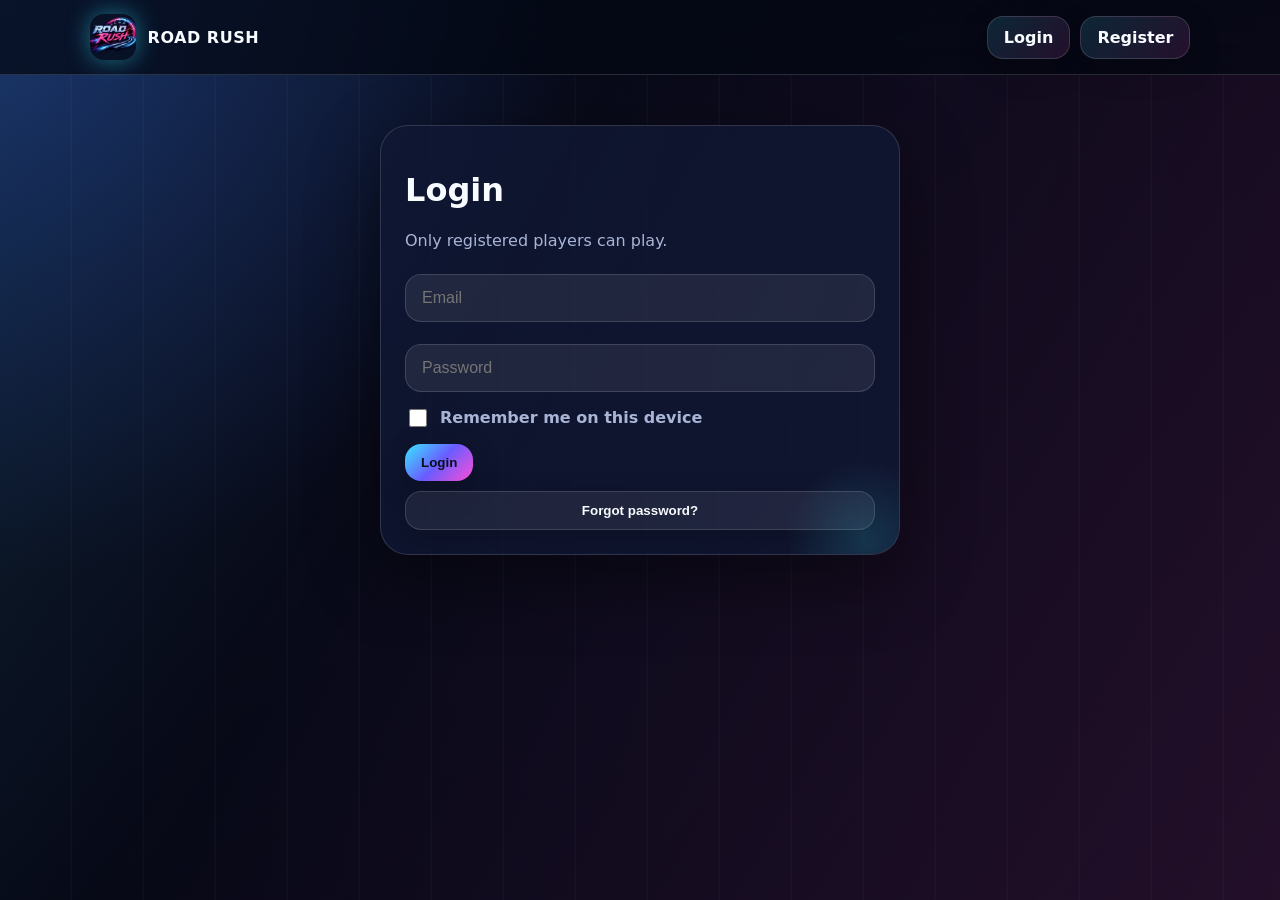
==== road-rush-cyber-racer-v2/game.html @ 9dc1cc0a "updated version this is the second version of the game with added features and graphics with sound." ====
<!doctype html><html lang="en"><head><meta charset="utf-8"><meta name="viewport" content="width=device-width,initial-scale=1"><title>Play Road Rush</title><link rel="stylesheet" href="style.css"></head><body><nav class="nav"><a class="brand" href="dashboard.html"><img src="assets/logo.png">ROAD RUSH</a><div class="links"></div></nav><main class="game-shell"><aside class="hud card"><h2 id="levelName">Mission</h2><div class="stat"><b>Lives</b><span id="lives">❤️❤️❤️</span></div><div class="stat"><b>Questions</b><span id="questions">0 / 5</span></div><div class="stat"><b>Score</b><span id="score">0</span></div><div class="stat"><b>Coins</b><span id="coins">0</span></div><div class="stat"><b>Speed</b><span id="speed">1x</span></div><div class="stat"><b>Manual Gear</b><span id="manualSpeed">Normal</span></div><p class="mission" id="missionText"></p><div class="meter"><div class="fill" id="distanceFill"></div></div><p class="tiny muted" id="distanceText">0m / 1500m</p><button class="btn primary" id="beginBtn">Start Mission</button><a class="btn ghost" href="dashboard.html">Exit</a></aside><section id="gameArea"><canvas id="gameCanvas"></canvas><div class="cinematic" id="cinematic">CYBER CHECKPOINT</div></section><aside class="hud card"><h2>Controls</h2><p class="muted">Use ← → / A D to steer. Press ↑ to speed up and ↓ to brake. On mobile use the touch buttons below.</p><div class="control-pad mobile-pad"><button id="upBtn">▲<small>Speed</small></button><button id="leftBtn">←<small>Left</small></button><button id="rightBtn">→<small>Right</small></button><button id="downBtn">▼<small>Brake</small></button></div><p class="sound-tip">🔊 Start Mission enables engine, coin, checkpoint, crash, nitro, brake, speed and victory sounds.</p><div class="stat"><b>Shield</b><span>🛡️ blocks crash</span></div><div class="stat"><b>Nitro</b><span>⚡ speed burst</span></div><div class="stat"><b>Data</b><span>💾 bonus points</span></div><p class="muted">Clear all 5 questions, get at least 3 correct answers, and reach the target distance to unlock the next level.</p></aside></main><div class="modal" id="quizModal"><div class="modal-box"><h2 id="quizTitle">Cyber Checkpoint</h2><p id="quizQuestion"></p><p class="quiz-timer" id="quizTimer">⏱️ Time left: 20s</p><div class="hint-row"><button class="btn ghost hint-btn" id="hintBtn" onclick="showHint()" disabled>Hint unlocks at 1,200 score</button><p class="hint-text" id="hintText"></p></div><div class="answers" id="quizAnswers"></div></div></div><div class="modal" id="endModal"><div class="modal-box"><h2 id="endTitle"></h2><p id="endMsg"></p><p><button class="btn primary" onclick="location.href='dashboard.html'">Dashboard</button> <button class="btn" onclick="location.reload()">Play Again</button></p></div></div><div class="toast"></div><script src="app.js"></script><script src="game.js"></script></body></html>
---- road-rush-cyber-racer-v2/style.css ----
:root{--bg:#070916;--panel:rgba(17,24,52,.82);--line:rgba(255,255,255,.14);--text:#f8fbff;--muted:#a9b5d6;--cyan:#38e8ff;--pink:#ff4fd8;--green:#50ff9d;--yellow:#ffd84a;--red:#ff4f6d;--shadow:0 24px 70px rgba(0,0,0,.45)}*{box-sizing:border-box}body{margin:0;font-family:Inter,system-ui,Segoe UI,Arial,sans-serif;background:radial-gradient(circle at top left,#17235c 0,#090b1a 37%,#050611 100%);color:var(--text);min-height:100vh;overflow-x:hidden}body:before{content:"";position:fixed;inset:0;background:linear-gradient(120deg,rgba(56,232,255,.10),transparent 35%,rgba(255,79,216,.12)),repeating-linear-gradient(90deg,transparent 0 70px,rgba(255,255,255,.025) 71px 72px);pointer-events:none}.nav{position:sticky;top:0;z-index:20;display:flex;align-items:center;justify-content:space-between;padding:14px 7vw;background:rgba(4,7,19,.72);backdrop-filter:blur(16px);border-bottom:1px solid var(--line)}.brand{display:flex;align-items:center;gap:12px;text-decoration:none;color:var(--text);font-weight:900;letter-spacing:.5px}.brand img{width:46px;height:46px;border-radius:14px;object-fit:cover;box-shadow:0 0 25px rgba(56,232,255,.45)}.links{display:flex;gap:10px;align-items:center}.links a,.btn{border:1px solid var(--line);color:var(--text);text-decoration:none;background:linear-gradient(135deg,rgba(56,232,255,.14),rgba(255,79,216,.12));padding:11px 16px;border-radius:16px;font-weight:800;cursor:pointer;box-shadow:0 10px 30px rgba(0,0,0,.22);transition:.2s}.links a:hover,.btn:hover{transform:translateY(-2px);border-color:rgba(56,232,255,.55)}.btn.primary{background:linear-gradient(135deg,var(--cyan),#6a5cff,var(--pink));color:#04101c;border:0}.btn.danger{background:linear-gradient(135deg,#ff4f6d,#ff9c4a);color:#160006;border:0}.btn.ghost{background:rgba(255,255,255,.07)}.wrap{width:min(1180px,92vw);margin:auto}.hero{min-height:calc(100vh - 76px);display:grid;grid-template-columns:1.05fr .95fr;gap:36px;align-items:center;padding:42px 0}.badge{display:inline-flex;gap:8px;align-items:center;border:1px solid rgba(56,232,255,.35);background:rgba(56,232,255,.09);border-radius:999px;padding:9px 13px;color:#bdf8ff;font-weight:800}.title{font-size:clamp(42px,7vw,86px);line-height:.95;margin:18px 0 16px;text-transform:uppercase;text-shadow:0 0 24px rgba(56,232,255,.28)}.grad{background:linear-gradient(90deg,var(--cyan),var(--pink));-webkit-background-clip:text;background-clip:text;color:transparent}.lead{font-size:18px;line-height:1.7;color:var(--muted);max-width:680px}.card{background:var(--panel);border:1px solid var(--line);border-radius:28px;box-shadow:var(--shadow);padding:24px;position:relative;overflow:hidden}.card:after{content:"";position:absolute;inset:auto -50px -70px auto;width:170px;height:170px;background:radial-gradient(circle,var(--cyan),transparent 65%);opacity:.16}.grid{display:grid;gap:20px}.grid.three{grid-template-columns:repeat(3,1fr)}.grid.two{grid-template-columns:repeat(2,1fr)}.form{width:min(520px,92vw);margin:50px auto}.input,select{width:100%;background:rgba(255,255,255,.08);border:1px solid var(--line);border-radius:16px;color:var(--text);padding:14px 16px;margin:8px 0 14px;font-size:16px}select option{background:#101633}.muted{color:var(--muted)}.page-title{font-size:42px;margin:34px 0 10px}.locked{opacity:.45;filter:grayscale(1)}.stat{display:flex;align-items:center;justify-content:space-between;padding:14px;border-radius:18px;background:rgba(255,255,255,.07);border:1px solid var(--line);margin:10px 0}.garage-car{min-height:210px;display:grid;place-items:center;cursor:pointer}.selected{outline:3px solid var(--cyan);box-shadow:0 0 35px rgba(56,232,255,.35)}.avatar{font-size:58px;padding:20px;border-radius:24px;text-align:center;background:rgba(255,255,255,.07);cursor:pointer;border:1px solid var(--line);transition:.2s}.avatar:hover{transform:translateY(-3px);border-color:var(--cyan)}.avatar.big{font-size:78px;min-height:260px;display:grid;place-items:center}.car3d{width:116px;height:176px;position:relative;transform:perspective(420px) rotateX(56deg);transform-style:preserve-3d;filter:drop-shadow(0 26px 20px rgba(0,0,0,.6))}.car3d .body{position:absolute;inset:18px 22px;border-radius:24px 24px 14px 14px;background:linear-gradient(135deg,var(--car1,#fff),var(--car2,#a6f1ff));box-shadow:inset 0 10px 15px rgba(255,255,255,.25),0 0 28px rgba(56,232,255,.4)}.car3d .top{position:absolute;left:36px;right:36px;top:48px;height:58px;border-radius:16px;background:rgba(5,9,20,.72);border:2px solid rgba(255,255,255,.25)}.car3d .light{position:absolute;bottom:20px;width:18px;height:9px;border-radius:8px;background:#dffcff;box-shadow:0 0 16px #fff}.car3d .light.l{left:30px}.car3d .light.r{right:30px}.car3d .wheel{position:absolute;width:20px;height:44px;border-radius:12px;background:#05070e;box-shadow:inset 0 0 0 4px #202842}.car3d .w1{left:5px;top:42px}.car3d .w2{right:5px;top:42px}.car3d .w3{left:5px;bottom:34px}.car3d .w4{right:5px;bottom:34px}.game-shell{display:grid;grid-template-columns:280px 1fr 280px;gap:18px;padding:18px;width:min(1440px,98vw);margin:auto}.hud{display:flex;flex-direction:column;gap:12px}.meter{height:14px;border-radius:999px;background:rgba(255,255,255,.1);overflow:hidden;border:1px solid var(--line)}.fill{height:100%;width:0;background:linear-gradient(90deg,var(--cyan),var(--green));box-shadow:0 0 20px var(--cyan)}#gameArea{height:760px;min-height:70vh;border-radius:30px;position:relative;overflow:hidden;border:2px solid rgba(56,232,255,.25);background:linear-gradient(#111b38,#090b1d);box-shadow:inset 0 0 70px rgba(0,0,0,.9),0 0 50px rgba(56,232,255,.18);perspective:700px}.road{position:absolute;inset:-18% 3% -10%;background:linear-gradient(90deg,#101010 0 6%,#282828 6% 94%,#101010 94%),repeating-linear-gradient(0deg,transparent 0 65px,rgba(255,255,255,.78) 65px 104px,transparent 104px 165px);clip-path:polygon(22% 0,78% 0,100% 100%,0 100%);transform:rotateX(54deg);transform-origin:bottom;animation:roadMove .65s linear infinite}.road:before,.road:after{content:"";position:absolute;top:0;bottom:0;width:7px;background:var(--yellow);box-shadow:0 0 18px var(--yellow)}.road:before{left:18%}.road:after{right:18%}.road .lane{position:absolute;top:0;bottom:0;width:4px;background:rgba(255,255,255,.35);left:50%;box-shadow:-22vw 0 0 rgba(255,255,255,.2),22vw 0 0 rgba(255,255,255,.2)}@keyframes roadMove{to{background-position:0 165px}}.city{position:absolute;inset:0;background:linear-gradient(transparent 45%,rgba(56,232,255,.08)),repeating-linear-gradient(90deg,rgba(56,232,255,.18) 0 5px,transparent 5px 80px);opacity:.55}.player,.enemy,.item,.hazard{position:absolute;z-index:5}.player{transition:top .08s linear}.player .car3d{width:104px;height:160px}.enemy .car3d{width:96px;height:150px}.enemy .car3d{--car1:#ff2455;--car2:#9f001e}.item{font-size:34px;filter:drop-shadow(0 0 12px rgba(80,255,157,.8))}.hazard{font-size:38px;filter:drop-shadow(0 0 14px rgba(255,79,109,.9))}.scanline{position:absolute;inset:0;background:repeating-linear-gradient(0deg,rgba(255,255,255,.035) 0 1px,transparent 1px 5px);pointer-events:none;mix-blend-mode:overlay}.modal{position:fixed;inset:0;display:none;align-items:center;justify-content:center;background:rgba(2,5,14,.78);z-index:99;backdrop-filter:blur(9px);padding:20px}.modal.active{display:flex}.modal-box{width:min(640px,94vw);background:#0d1430;border:1px solid rgba(56,232,255,.35);border-radius:30px;padding:26px;box-shadow:0 0 70px rgba(56,232,255,.22)}.answers{display:grid;gap:12px;margin-top:18px}.answer{padding:14px;border-radius:16px;border:1px solid var(--line);background:rgba(255,255,255,.08);color:var(--text);cursor:pointer;text-align:left;font-weight:800}.answer:hover{border-color:var(--cyan)}.mission{font-size:14px;line-height:1.5}.tiny{font-size:13px}.toast{position:fixed;bottom:22px;left:50%;transform:translateX(-50%);background:#0d1430;border:1px solid var(--cyan);padding:12px 18px;border-radius:999px;box-shadow:0 0 30px rgba(56,232,255,.25);display:none;z-index:120}.toast.show{display:block}@media(max-width:950px){.hero,.grid.two,.grid.three,.game-shell{grid-template-columns:1fr}.links{flex-wrap:wrap}.game-shell{padding:10px}#gameArea{height:620px}.hud{order:2}}

.control-pad{display:grid;grid-template-columns:1fr 1fr;gap:10px;margin-top:8px}.control-pad button{font-size:24px;padding:16px;border-radius:18px;border:1px solid var(--line);background:rgba(255,255,255,.08);color:var(--text);font-weight:900;cursor:pointer}.sound-tip{border:1px solid rgba(80,255,157,.35);background:rgba(80,255,157,.08);padding:10px;border-radius:16px}.enemy{filter:drop-shadow(0 12px 14px rgba(255,36,85,.45))}.player{filter:drop-shadow(0 16px 18px rgba(56,232,255,.42))}

/* === V7 polish fixes: clean one-time setup, broad road canvas, smoother game feel === */
.feature-list{color:var(--muted);line-height:1.9;margin:8px 0 0;padding-left:20px}.level-card{min-height:230px;display:flex;flex-direction:column;justify-content:space-between}.setup-wrap{display:grid;place-items:center;min-height:calc(100vh - 90px)}.setup-panel{width:min(680px,94vw);background:linear-gradient(145deg,rgba(17,24,52,.92),rgba(7,12,31,.92));border:1px solid rgba(56,232,255,.28);border-radius:30px;box-shadow:var(--shadow);padding:30px;text-align:center}.compact-options{display:grid;grid-template-columns:1fr 1fr;gap:16px;margin:22px 0}.driver-chip,.mini-choice{border:1px solid var(--line);background:rgba(255,255,255,.08);color:var(--text);border-radius:22px;padding:18px;font-weight:900;cursor:pointer;transition:.2s}.driver-chip span{display:block;font-size:58px;margin-bottom:8px}.driver-chip:hover,.mini-choice:hover{transform:translateY(-2px);border-color:var(--cyan)}.mini-choice{font-size:18px;padding:14px 18px}.garage-car .car3d{margin:20px auto}.game-shell{grid-template-columns:270px minmax(620px,1fr) 270px;align-items:start}#gameArea{height:780px;min-height:72vh;background:#050713;position:relative}#gameCanvas{position:absolute;inset:0;width:100%;height:100%;display:block;border-radius:28px}.cinematic{position:absolute;top:45%;left:50%;transform:translate(-50%,-50%) scale(.8);font-size:clamp(28px,5vw,62px);font-weight:1000;letter-spacing:3px;color:#dffcff;text-shadow:0 0 20px var(--cyan),0 0 42px var(--pink);opacity:0;pointer-events:none;transition:.3s;z-index:7;text-align:center}.cinematic.show{opacity:1;transform:translate(-50%,-50%) scale(1)}.sound-tip{background:linear-gradient(135deg,rgba(80,255,157,.10),rgba(56,232,255,.08))}.modal-box{animation:popIn .2s ease-out}@keyframes popIn{from{transform:scale(.92);opacity:.4}to{transform:scale(1);opacity:1}}@media(max-width:1050px){.game-shell{grid-template-columns:1fr}#gameArea{height:640px;min-width:0}.compact-options{grid-template-columns:1fr}}

/* === V8 gameplay tuning: longer smoother playable racing === */
#gameArea{height:820px;min-height:76vh;}
.control-pad button{padding:20px;font-size:28px;background:linear-gradient(135deg,rgba(56,232,255,.16),rgba(255,255,255,.08));}
.sound-tip::before{content:"🔊 ";}
@media(max-width:1050px){#gameArea{height:700px;}}

/* === V9 checked update: login helpers, manual speed controls, mobile support === */
.checkline{display:flex;align-items:center;gap:10px;color:var(--muted);font-weight:800;margin:0 0 14px}.checkline input{width:18px;height:18px;accent-color:var(--cyan)}.full{width:100%;margin-top:10px}.row-actions{display:flex;gap:12px;flex-wrap:wrap}.mobile-pad{grid-template-columns:1fr 1fr;gap:12px}.mobile-pad button{display:flex;flex-direction:column;align-items:center;justify-content:center;min-height:72px;touch-action:none}.mobile-pad small{font-size:11px;color:var(--muted);margin-top:4px}.mobile-pad #upBtn{grid-column:1/3;background:linear-gradient(135deg,rgba(80,255,157,.20),rgba(56,232,255,.12))}.mobile-pad #downBtn{grid-column:1/3;background:linear-gradient(135deg,rgba(255,79,109,.18),rgba(255,255,255,.08))}
@media(max-width:760px){body{font-size:15px}.nav{position:relative;padding:10px 4vw;align-items:flex-start;gap:10px}.brand img{width:38px;height:38px}.links{justify-content:flex-end}.links a,.btn{padding:9px 11px;border-radius:13px;font-size:13px}.game-shell{width:100%;padding:8px;gap:10px}.hud{padding:14px;border-radius:20px}.hud h2{font-size:18px;margin:4px 0}.stat{padding:9px 10px;font-size:13px;margin:5px 0}.mission,.muted,.tiny{font-size:12px}.game-shell .hud:first-child{order:1}.game-shell #gameArea{order:2}.game-shell .hud:last-child{order:3}#gameArea{height:68vh;min-height:470px;border-radius:20px}#gameCanvas{border-radius:18px}.control-pad button{min-height:64px;padding:12px;font-size:24px}.modal-box{padding:18px;border-radius:22px}.answer{padding:12px;font-size:14px}.form{margin:24px auto}.page-title{font-size:30px}.grid.two,.grid.three{grid-template-columns:1fr}.car3d{transform:perspective(420px) rotateX(54deg) scale(.88)}}
@media(max-width:430px){#gameArea{height:62vh;min-height:430px}.game-shell{padding:6px}.hud:first-child{display:grid;grid-template-columns:1fr 1fr;gap:6px}.hud:first-child h2,.hud:first-child .mission,.hud:first-child .meter,.hud:first-child .tiny,.hud:first-child #beginBtn,.hud:first-child a{grid-column:1/3}.sound-tip{display:none}.control-pad button{min-height:58px}}


/* === Final gameplay polish: smoother steering + hint system === */
.hint-row{margin:12px 0 14px;padding:12px;border:1px solid rgba(255,255,255,.12);border-radius:18px;background:rgba(255,255,255,.06)}
.hint-btn{width:100%;justify-content:center;margin-bottom:8px}
.hint-btn:disabled{opacity:.55;cursor:not-allowed;filter:grayscale(.4)}
.hint-text{margin:8px 0 0;color:#aef8ff;font-weight:800;line-height:1.45}
.answers{margin-top:12px}

/* === V13 enhanced graphics + quiz timer === */
.quiz-timer{display:inline-block;margin:8px 0 10px;padding:10px 14px;border-radius:999px;background:rgba(255,216,74,.12);border:1px solid rgba(255,216,74,.45);color:#ffd84a;font-weight:900;box-shadow:0 0 18px rgba(255,216,74,.14)}
#gameArea{box-shadow:inset 0 0 100px rgba(0,0,0,.88),0 0 55px rgba(56,232,255,.22),0 0 30px rgba(255,79,216,.14)}
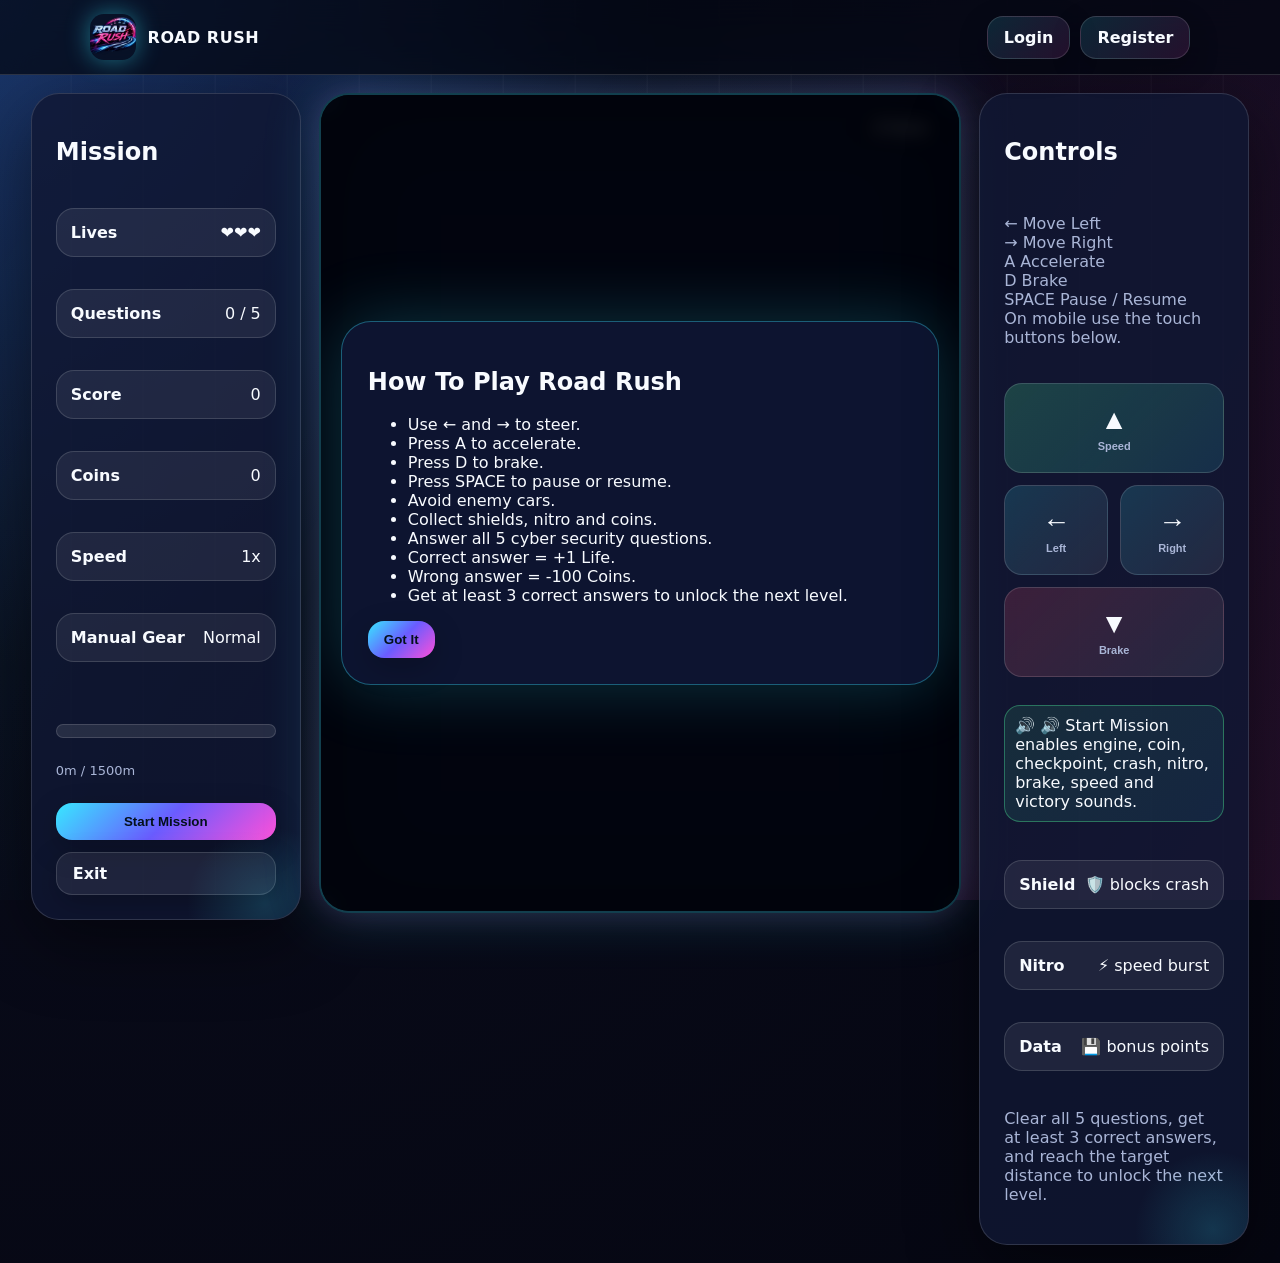
==== commit 8aba9a61: "Update instruction in game controls" ====
--- a/road-rush-cyber-racer-v2/game.html
+++ b/road-rush-cyber-racer-v2/game.html
@@ -1 +1,43 @@
-<!doctype html><html lang="en"><head><meta charset="utf-8"><meta name="viewport" content="width=device-width,initial-scale=1"><title>Play Road Rush</title><link rel="stylesheet" href="style.css"></head><body><nav class="nav"><a class="brand" href="dashboard.html"><img src="assets/logo.png">ROAD RUSH</a><div class="links"></div></nav><main class="game-shell"><aside class="hud card"><h2 id="levelName">Mission</h2><div class="stat"><b>Lives</b><span id="lives">❤️❤️❤️</span></div><div class="stat"><b>Questions</b><span id="questions">0 / 5</span></div><div class="stat"><b>Score</b><span id="score">0</span></div><div class="stat"><b>Coins</b><span id="coins">0</span></div><div class="stat"><b>Speed</b><span id="speed">1x</span></div><div class="stat"><b>Manual Gear</b><span id="manualSpeed">Normal</span></div><p class="mission" id="missionText"></p><div class="meter"><div class="fill" id="distanceFill"></div></div><p class="tiny muted" id="distanceText">0m / 1500m</p><button class="btn primary" id="beginBtn">Start Mission</button><a class="btn ghost" href="dashboard.html">Exit</a></aside><section id="gameArea"><canvas id="gameCanvas"></canvas><div class="cinematic" id="cinematic">CYBER CHECKPOINT</div></section><aside class="hud card"><h2>Controls</h2><p class="muted">Use ← → / A D to steer. Press ↑ to speed up and ↓ to brake. On mobile use the touch buttons below.</p><div class="control-pad mobile-pad"><button id="upBtn">▲<small>Speed</small></button><button id="leftBtn">←<small>Left</small></button><button id="rightBtn">→<small>Right</small></button><button id="downBtn">▼<small>Brake</small></button></div><p class="sound-tip">🔊 Start Mission enables engine, coin, checkpoint, crash, nitro, brake, speed and victory sounds.</p><div class="stat"><b>Shield</b><span>🛡️ blocks crash</span></div><div class="stat"><b>Nitro</b><span>⚡ speed burst</span></div><div class="stat"><b>Data</b><span>💾 bonus points</span></div><p class="muted">Clear all 5 questions, get at least 3 correct answers, and reach the target distance to unlock the next level.</p></aside></main><div class="modal" id="quizModal"><div class="modal-box"><h2 id="quizTitle">Cyber Checkpoint</h2><p id="quizQuestion"></p><p class="quiz-timer" id="quizTimer">⏱️ Time left: 20s</p><div class="hint-row"><button class="btn ghost hint-btn" id="hintBtn" onclick="showHint()" disabled>Hint unlocks at 1,200 score</button><p class="hint-text" id="hintText"></p></div><div class="answers" id="quizAnswers"></div></div></div><div class="modal" id="endModal"><div class="modal-box"><h2 id="endTitle"></h2><p id="endMsg"></p><p><button class="btn primary" onclick="location.href='dashboard.html'">Dashboard</button> <button class="btn" onclick="location.reload()">Play Again</button></p></div></div><div class="toast"></div><script src="app.js"></script><script src="game.js"></script></body></html>+<!doctype html><html lang="en"><head><meta charset="utf-8"><meta name="viewport" content="width=device-width,initial-scale=1"><title>Play Road Rush</title><link rel="stylesheet" href="style.css"></head><body><nav class="nav"><a class="brand" href="dashboard.html"><img src="assets/logo.png">ROAD RUSH</a><div class="links"></div></nav><main class="game-shell"><aside class="hud card"><h2 id="levelName">Mission</h2><div class="stat"><b>Lives</b><span id="lives">❤️❤️❤️</span></div><div class="stat"><b>Questions</b><span id="questions">0 / 5</span></div><div class="stat"><b>Score</b><span id="score">0</span></div><div class="stat"><b>Coins</b><span id="coins">0</span></div><div class="stat"><b>Speed</b><span id="speed">1x</span></div><div class="stat"><b>Manual Gear</b><span id="manualSpeed">Normal</span></div><p class="mission" id="missionText"></p><div class="meter"><div class="fill" id="distanceFill"></div></div><p class="tiny muted" id="distanceText">0m / 1500m</p><button class="btn primary" id="beginBtn">Start Mission</button><a class="btn ghost" href="dashboard.html">Exit</a></aside><section id="gameArea">
+
+    <button id="pauseBtn" class="pause-btn">
+        ⏸ Pause
+    </button>
+
+    <canvas id="gameCanvas"></canvas>
+
+    <div class="cinematic" id="cinematic">
+        CYBER CHECKPOINT
+    </div>
+<div class="modal active" id="instructionModal">
+
+    <div class="modal-box">
+
+        <h2>How To Play Road Rush</h2>
+
+        <ul>
+            <li>Use ← and → to steer.</li>
+            <li>Press A to accelerate.</li>
+            <li>Press D to brake.</li>
+            <li>Press SPACE to pause or resume.</li>
+            <li>Avoid enemy cars.</li>
+            <li>Collect shields, nitro and coins.</li>
+            <li>Answer all 5 cyber security questions.</li>
+            <li>Correct answer = +1 Life.</li>
+            <li>Wrong answer = -100 Coins.</li>
+            <li>Get at least 3 correct answers to unlock the next level.</li>
+        </ul>
+
+       <button id="gotItBtn" class="btn primary">Got It</button>
+
+    </div>
+
+</div>
+</section><aside class="hud card"><h2>Controls</h2><p class="muted">
+← Move Left<br>
+→ Move Right<br>
+A Accelerate<br>
+D Brake<br>
+SPACE Pause / Resume<br>
+On mobile use the touch buttons below.
+</p><div class="control-pad mobile-pad"><button id="upBtn">▲<small>Speed</small></button><button id="leftBtn">←<small>Left</small></button><button id="rightBtn">→<small>Right</small></button><button id="downBtn">▼<small>Brake</small></button></div><p class="sound-tip">🔊 Start Mission enables engine, coin, checkpoint, crash, nitro, brake, speed and victory sounds.</p><div class="stat"><b>Shield</b><span>🛡️ blocks crash</span></div><div class="stat"><b>Nitro</b><span>⚡ speed burst</span></div><div class="stat"><b>Data</b><span>💾 bonus points</span></div><p class="muted">Clear all 5 questions, get at least 3 correct answers, and reach the target distance to unlock the next level.</p></aside></main><div class="modal" id="quizModal"><div class="modal-box"><h2 id="quizTitle">Cyber Checkpoint</h2><p id="quizQuestion"></p><p class="quiz-timer" id="quizTimer">⏱️ Time left: 20s</p><div class="hint-row"><button class="btn ghost hint-btn" id="hintBtn" onclick="showHint()" disabled>Hint unlocks at 1,200 score</button><p class="hint-text" id="hintText"></p></div><div class="answers" id="quizAnswers"></div></div></div><div class="modal" id="endModal"><div class="modal-box"><h2 id="endTitle"></h2><p id="endMsg"></p><p><button class="btn primary" onclick="location.href='dashboard.html'">Dashboard</button> <button class="btn" onclick="location.reload()">Play Again</button></p></div></div><div class="toast"></div><script src="app.js"></script><script src="game.js"></script></body></html>
--- a/road-rush-cyber-racer-v2/style.css
+++ b/road-rush-cyber-racer-v2/style.css
@@ -4,6 +4,7 @@
 
 /* === V7 polish fixes: clean one-time setup, broad road canvas, smoother game feel === */
 .feature-list{color:var(--muted);line-height:1.9;margin:8px 0 0;padding-left:20px}.level-card{min-height:230px;display:flex;flex-direction:column;justify-content:space-between}.setup-wrap{display:grid;place-items:center;min-height:calc(100vh - 90px)}.setup-panel{width:min(680px,94vw);background:linear-gradient(145deg,rgba(17,24,52,.92),rgba(7,12,31,.92));border:1px solid rgba(56,232,255,.28);border-radius:30px;box-shadow:var(--shadow);padding:30px;text-align:center}.compact-options{display:grid;grid-template-columns:1fr 1fr;gap:16px;margin:22px 0}.driver-chip,.mini-choice{border:1px solid var(--line);background:rgba(255,255,255,.08);color:var(--text);border-radius:22px;padding:18px;font-weight:900;cursor:pointer;transition:.2s}.driver-chip span{display:block;font-size:58px;margin-bottom:8px}.driver-chip:hover,.mini-choice:hover{transform:translateY(-2px);border-color:var(--cyan)}.mini-choice{font-size:18px;padding:14px 18px}.garage-car .car3d{margin:20px auto}.game-shell{grid-template-columns:270px minmax(620px,1fr) 270px;align-items:start}#gameArea{height:780px;min-height:72vh;background:#050713;position:relative}#gameCanvas{position:absolute;inset:0;width:100%;height:100%;display:block;border-radius:28px}.cinematic{position:absolute;top:45%;left:50%;transform:translate(-50%,-50%) scale(.8);font-size:clamp(28px,5vw,62px);font-weight:1000;letter-spacing:3px;color:#dffcff;text-shadow:0 0 20px var(--cyan),0 0 42px var(--pink);opacity:0;pointer-events:none;transition:.3s;z-index:7;text-align:center}.cinematic.show{opacity:1;transform:translate(-50%,-50%) scale(1)}.sound-tip{background:linear-gradient(135deg,rgba(80,255,157,.10),rgba(56,232,255,.08))}.modal-box{animation:popIn .2s ease-out}@keyframes popIn{from{transform:scale(.92);opacity:.4}to{transform:scale(1);opacity:1}}@media(max-width:1050px){.game-shell{grid-template-columns:1fr}#gameArea{height:640px;min-width:0}.compact-options{grid-template-columns:1fr}}
+
 
 /* === V8 gameplay tuning: longer smoother playable racing === */
 #gameArea{height:820px;min-height:76vh;}
@@ -27,3 +28,27 @@
 /* === V13 enhanced graphics + quiz timer === */
 .quiz-timer{display:inline-block;margin:8px 0 10px;padding:10px 14px;border-radius:999px;background:rgba(255,216,74,.12);border:1px solid rgba(255,216,74,.45);color:#ffd84a;font-weight:900;box-shadow:0 0 18px rgba(255,216,74,.14)}
 #gameArea{box-shadow:inset 0 0 100px rgba(0,0,0,.88),0 0 55px rgba(56,232,255,.22),0 0 30px rgba(255,79,216,.14)}
+
+.pause-btn{
+    position:absolute;
+    top:15px;
+    right:15px;
+    z-index:20;
+
+    padding:10px 16px;
+
+    border:none;
+    border-radius:12px;
+
+    background:rgba(0,0,0,.7);
+    color:white;
+
+    font-weight:700;
+    cursor:pointer;
+
+    backdrop-filter:blur(5px);
+}
+
+.pause-btn:hover{
+    background:rgba(56,232,255,.25);
+}
